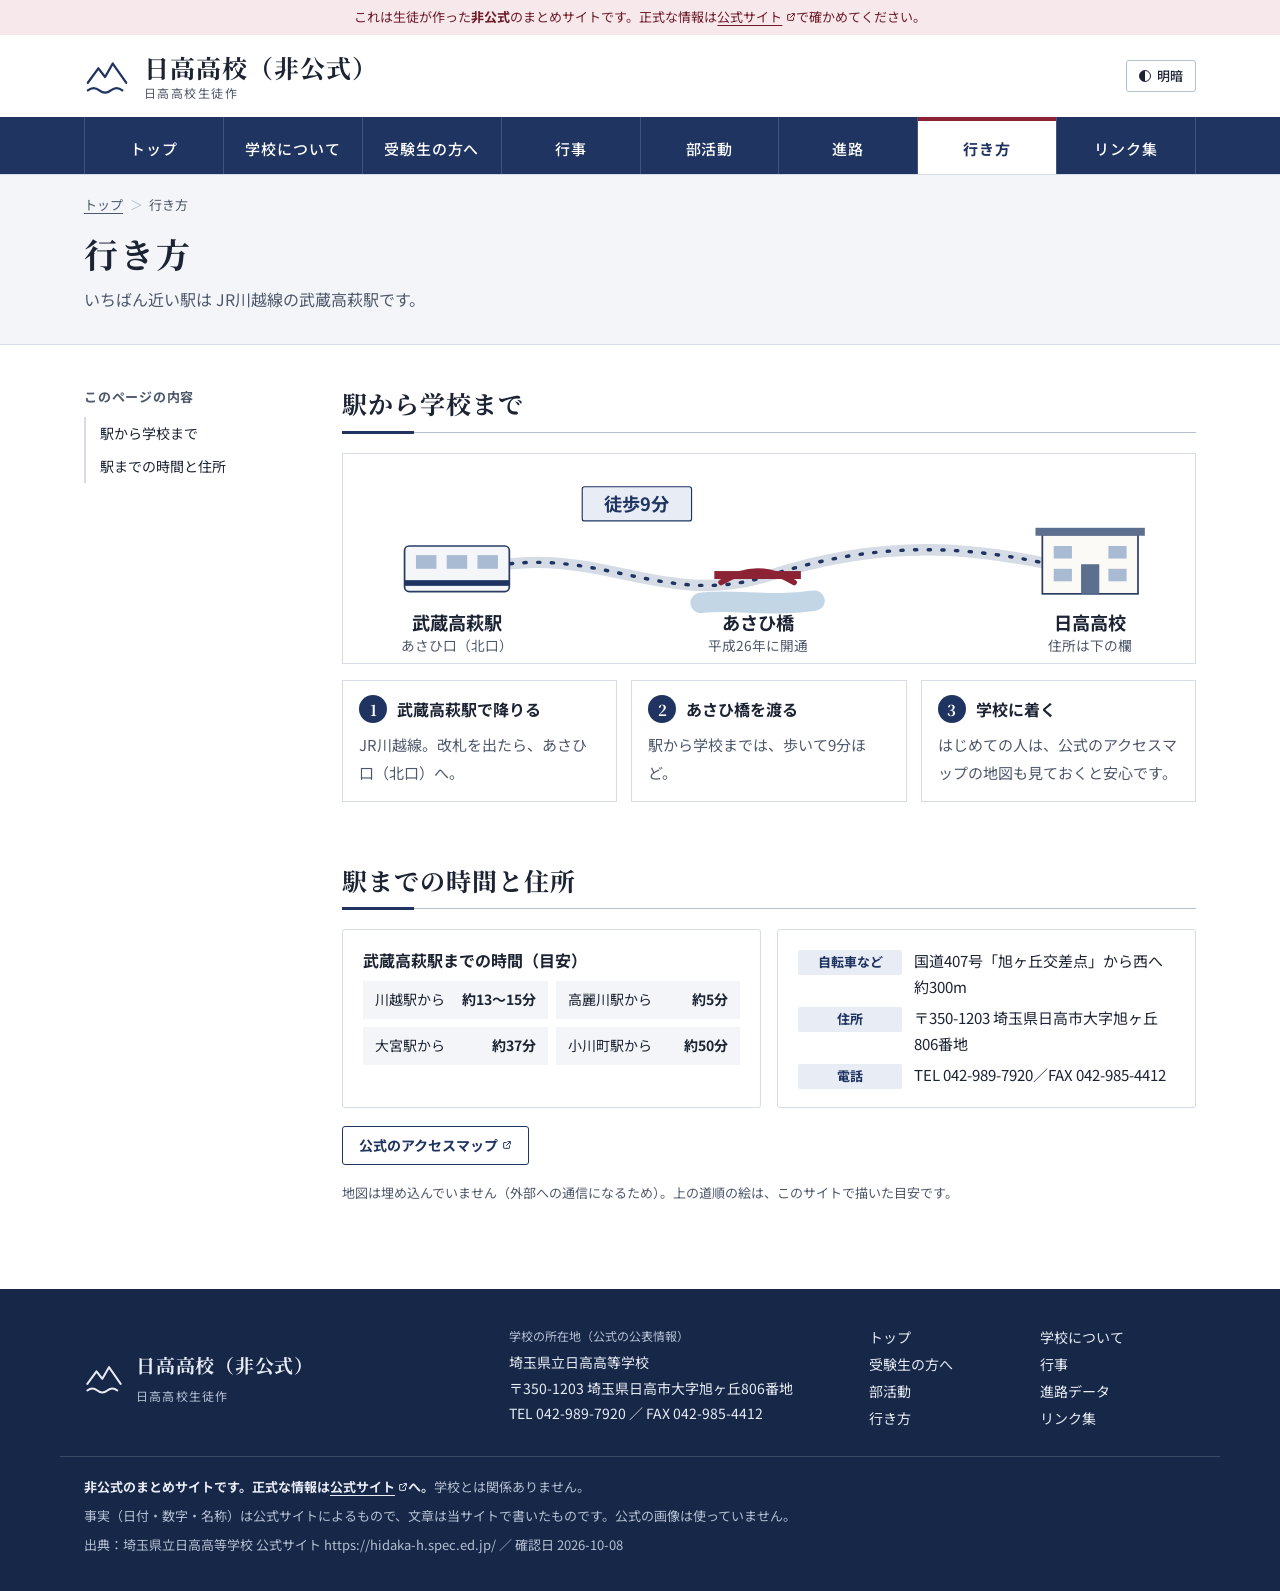
==== access/index.html @ 7aafa991 "ページを分けて学校らしいデザインに作り直し（8ページ）" ====
<!DOCTYPE html>
<html lang="ja">
<head>
<meta charset="utf-8">
<meta name="viewport" content="width=device-width, initial-scale=1">
<title>行き方｜日高高校（非公式）</title>
<meta name="description" content="日高高校への行き方。JR川越線の武蔵高萩駅あさひ口（北口）から、あさひ橋を渡って歩いて9分。川越・高麗川・大宮・小川町から武蔵高萩駅までの目安の時間も生徒がまとめた非公式ページです。">
<meta property="og:title" content="行き方｜日高高校（非公式）">
<meta property="og:description" content="武蔵高萩駅から日高高校までの行き方（生徒作の非公式まとめ）。">
<meta property="og:type" content="article">
<meta property="og:url" content="https://tadanohito001.github.io/hidaka-hikoushiki/access/">
<link rel="canonical" href="https://tadanohito001.github.io/hidaka-hikoushiki/access/">
<link rel="preconnect" href="https://fonts.googleapis.com">
<link rel="preconnect" href="https://fonts.gstatic.com" crossorigin>
<link rel="stylesheet" href="https://fonts.googleapis.com/css2?family=Noto+Sans+JP:wght@400;500;700&family=Noto+Serif+JP:wght@600;700&display=swap">
<link rel="stylesheet" href="../assets/style.css">
<script>try{var t=localStorage.getItem('hidaka-theme');if(t==='dark'||t==='light')document.documentElement.setAttribute('data-theme',t)}catch(e){}</script>
<script src="../assets/site.js" defer></script>
</head>
<body>
<a class="skip" href="#main">本文へ移動</a>
<div class="unofficial">これは生徒が作った<strong>非公式</strong>のまとめサイトです。正式な情報は<a href="https://hidaka-h.spec.ed.jp/" target="_blank" rel="noopener">公式サイト</a>で確かめてください。</div>

<header class="site-head">
  <div class="wrap head-in">
    <a class="brand" href="../">
      <svg class="mark" viewBox="0 0 48 48" aria-hidden="true" fill="none" stroke="currentColor" stroke-width="2.4" stroke-linecap="round" stroke-linejoin="round"><path d="M4 31 15 16l7 9 8-14 14 20"/><path d="M4 39c4-3.2 8-3.2 12 0s8 3.2 12 0 8-3.2 12 0"/></svg>
      <span class="brand-t"><span class="brand-name">日高高校（非公式）</span><span class="brand-by">日高高校生徒作</span></span>
    </a>
    <div class="head-tools">
      <button class="theme-btn" type="button" aria-label="表示の明るさを切り替える"><span class="dot" aria-hidden="true"></span><span class="lbl">明暗</span></button>
      <button class="menu-btn" type="button" aria-expanded="false" aria-controls="gnav"><span class="bars" aria-hidden="true"></span><span class="menu-label">メニュー</span></button>
    </div>
  </div>
  <nav class="gnav" id="gnav" aria-label="サイトのメニュー">
    <ul class="wrap">
      <li><a href="../">トップ</a></li>
      <li><a href="../about/">学校について</a></li>
      <li><a href="../exam/">受験生の方へ</a></li>
      <li><a href="../events/">行事</a></li>
      <li><a href="../clubs/">部活動</a></li>
      <li><a href="../career/">進路</a></li>
      <li><a href="../access/" aria-current="page">行き方</a></li>
      <li><a href="../links/">リンク集</a></li>
    </ul>
  </nav>
</header>

<main id="main">
<div class="page-head">
  <div class="wrap">
    <nav class="crumbs" aria-label="現在地"><ol><li><a href="../">トップ</a></li><li aria-current="page">行き方</li></ol></nav>
    <h1>行き方</h1>
    <p class="page-lead">いちばん近い駅は JR川越線の武蔵高萩駅です。</p>
  </div>
</div>

<div class="wrap layout">
  <aside class="toc" aria-label="このページの内容">
    <p class="toc-t">このページの内容</p>
    <ul>
      <li><a href="#route">駅から学校まで</a></li>
      <li><a href="#times">駅までの時間と住所</a></li>
    </ul>
  </aside>

  <div class="article">
    <section id="route">
      <h2>駅から学校まで</h2>
      <div class="route">
        <svg viewBox="0 0 720 170" role="img" aria-label="武蔵高萩駅のあさひ口を出て、あさひ橋を渡り、学校まで歩いて9分を表した道順の絵（このサイトで描いた絵。実際の地図ではありません）">
          <path d="M300 122c30-4 60 4 100-2" fill="none" stroke="var(--il-water)" stroke-width="18" stroke-linecap="round"/>
          <path d="M86 98c114-38 174 32 274 0s180-28 280-2" fill="none" stroke="var(--line)" stroke-width="10" stroke-linecap="round"/>
          <path d="M86 98c114-38 174 32 274 0s180-28 280-2" fill="none" stroke="var(--navy)" stroke-width="3" stroke-linecap="round" stroke-dasharray="2 10"/>
          <g stroke="var(--il-edge)" stroke-width="1.5">
            <rect x="40" y="72" width="92" height="40" rx="4" fill="var(--il-train)"/>
          </g>
          <rect x="40" y="102" width="92" height="5" fill="var(--il-stripe)"/>
          <g fill="var(--il-win)"><rect x="50" y="80" width="18" height="12"/><rect x="77" y="80" width="18" height="12"/><rect x="104" y="80" width="18" height="12"/></g>
          <path d="M318 104q32-20 64 0" fill="none" stroke="var(--il-bridge)" stroke-width="5" stroke-linecap="round"/>
          <rect x="312" y="94" width="76" height="7" fill="var(--il-bridge)"/>
          <g stroke="var(--il-edge)" stroke-width="1.5">
            <rect x="600" y="62" width="84" height="52" fill="var(--il-wall)"/>
          </g>
          <rect x="594" y="56" width="96" height="7" fill="var(--il-roof)"/>
          <g fill="var(--il-win)"><rect x="610" y="72" width="16" height="11"/><rect x="658" y="72" width="16" height="11"/><rect x="610" y="92" width="16" height="11"/><rect x="658" y="92" width="16" height="11"/></g>
          <rect x="634" y="88" width="16" height="26" fill="var(--il-roof)"/>
          <text x="86" y="146" text-anchor="middle" font-size="16">武蔵高萩駅</text>
          <text x="86" y="164" text-anchor="middle" font-size="12" class="sub-t">あさひ口（北口）</text>
          <text x="350" y="146" text-anchor="middle" font-size="16">あさひ橋</text>
          <text x="350" y="164" text-anchor="middle" font-size="12" class="sub-t">平成26年に開通</text>
          <text x="642" y="146" text-anchor="middle" font-size="16">日高高校</text>
          <text x="642" y="164" text-anchor="middle" font-size="12" class="sub-t">住所は下の欄</text>
          <rect x="196" y="20" width="96" height="30" rx="2" fill="var(--navy-soft)" stroke="var(--navy)" stroke-width="1"/>
          <text x="244" y="41" text-anchor="middle" font-size="16" style="fill:var(--navy)">徒歩9分</text>
        </svg>
      </div>
      <ol class="steps">
        <li><h3>武蔵高萩駅で降りる</h3><p>JR川越線。改札を出たら、あさひ口（北口）へ。</p></li>
        <li><h3>あさひ橋を渡る</h3><p>駅から学校までは、歩いて9分ほど。</p></li>
        <li><h3>学校に着く</h3><p>はじめての人は、公式のアクセスマップの地図も見ておくと安心です。</p></li>
      </ol>
    </section>

    <section id="times">
      <h2>駅までの時間と住所</h2>
      <div class="grid">
        <div class="card">
          <h3>武蔵高萩駅までの時間（目安）</h3>
          <ul class="times">
            <li><span>川越駅から</span><b>約13〜15分</b></li>
            <li><span>高麗川駅から</span><b>約5分</b></li>
            <li><span>大宮駅から</span><b>約37分</b></li>
            <li><span>小川町駅から</span><b>約50分</b></li>
          </ul>
        </div>
        <div class="card">
          <dl class="kv">
            <div><dt>自転車など</dt><dd>国道407号「旭ヶ丘交差点」から西へ約300m</dd></div>
            <div><dt>住所</dt><dd>〒350-1203 埼玉県日高市大字旭ヶ丘806番地</dd></div>
            <div><dt>電話</dt><dd>TEL 042-989-7920／FAX 042-985-4412</dd></div>
          </dl>
        </div>
      </div>
      <p><a class="btn" href="https://hidaka-h.spec.ed.jp/学校案内/アクセスマップ" target="_blank" rel="noopener">公式のアクセスマップ</a></p>
      <p class="src">地図は埋め込んでいません（外部への通信になるため）。上の道順の絵は、このサイトで描いた目安です。</p>
    </section>
  </div>
</div>
</main>

<footer class="site-foot">
  <div class="wrap foot-in">
    <div class="foot-brand">
      <svg class="mark" viewBox="0 0 48 48" aria-hidden="true" fill="none" stroke="currentColor" stroke-width="2.4" stroke-linecap="round" stroke-linejoin="round"><path d="M4 31 15 16l7 9 8-14 14 20"/><path d="M4 39c4-3.2 8-3.2 12 0s8 3.2 12 0 8-3.2 12 0"/></svg>
      <div><b>日高高校（非公式）</b><span>日高高校生徒作</span></div>
    </div>
    <div class="foot-addr">
      <p class="h">学校の所在地（公式の公表情報）</p>
      <p>埼玉県立日高高等学校</p>
      <p>〒350-1203 埼玉県日高市大字旭ヶ丘806番地</p>
      <p>TEL 042-989-7920 ／ FAX 042-985-4412</p>
    </div>
    <nav class="foot-nav" aria-label="フッターのメニュー">
      <ul>
        <li><a href="../">トップ</a></li>
        <li><a href="../about/">学校について</a></li>
        <li><a href="../exam/">受験生の方へ</a></li>
        <li><a href="../events/">行事</a></li>
        <li><a href="../clubs/">部活動</a></li>
        <li><a href="../career/">進路データ</a></li>
        <li><a href="../access/">行き方</a></li>
        <li><a href="../links/">リンク集</a></li>
      </ul>
    </nav>
  </div>
  <div class="wrap foot-note">
    <p><strong>非公式のまとめサイトです。正式な情報は<a href="https://hidaka-h.spec.ed.jp/" target="_blank" rel="noopener">公式サイト</a>へ。</strong>学校とは関係ありません。</p>
    <p>事実（日付・数字・名称）は公式サイトによるもので、文章は当サイトで書いたものです。公式の画像は使っていません。</p>
    <p>出典：埼玉県立日高高等学校 公式サイト https://hidaka-h.spec.ed.jp/ ／ 確認日 2026-10-08</p>
  </div>
</footer>
</body>
</html>
---- assets/style.css ----
@charset "utf-8";
/* 日高高校（非公式）共通の見た目。T-20261008-19 */

/* ===== 色と書体（トークン） ===== */
:root {
  --paper: #ffffff;
  --paper-2: #f3f5f8;
  --paper-3: #e8ecf2;
  --ink: #1c2333;
  --ink-soft: #4e586b;
  --line: #d6dce5;
  --line-strong: #b5bfcd;
  --navy: #1f3461;
  --navy-soft: #e7ecf5;
  --green: #2d5c4a;
  --green-soft: #e4efe9;
  --enji: #8c2335;
  --enji-soft: #f6e8eb;
  --on-accent: #ffffff;
  --nav-bg: #1f3461;
  --nav-ink: #ffffff;
  --nav-hover: #2b4478;
  --nav-line: rgba(255, 255, 255, .16);
  --foot-bg: #172747;
  --foot-ink: #e6ebf4;
  --foot-soft: #b4bfd3;
  --band-bg: #f6e8eb;
  --band-ink: #6e1a29;
  --bn-1: #1f3461;
  --bn-2: #2d5c4a;
  --bn-3: #8c2335;
  --bar-a: #2f4f8a;
  --bar-b: #b0485a;
  --bar-c: #2d5c4a;
  --il-sky: #e9eff6;
  --il-sky2: #f6f8fb;
  --il-mt2: #cfd9e6;
  --il-mt1: #b3c3d6;
  --il-hill: #a3c0ae;
  --il-hill2: #8bae99;
  --il-wall: #fbfaf6;
  --il-edge: #2a3c63;
  --il-win: #a9bbd3;
  --il-roof: #5d6f8f;
  --il-tree: #4f7c66;
  --il-tree2: #3e6855;
  --il-trunk: #7a6656;
  --il-water: #c3d6e6;
  --il-water2: #e8f0f7;
  --il-bridge: #8c2335;
  --il-train: #f4f6f9;
  --il-stripe: #1f3461;
  --il-ground: #c7dccd;
  --il-light: #ffffff;
  --serif: "Noto Serif JP", "Hiragino Mincho ProN", "Yu Mincho", "YuMincho", serif;
  --sans: "Noto Sans JP", "Hiragino Sans", "Yu Gothic UI", "Yu Gothic", Meiryo, sans-serif;
  --wrap: 1160px;
  --gut: 24px;
  color-scheme: light;
}
@media (prefers-color-scheme: dark) {
  :root:not([data-theme="light"]) {
    --paper: #131a29;
    --paper-2: #1a2335;
    --paper-3: #222c41;
    --ink: #e6eaf1;
    --ink-soft: #aab3c3;
    --line: #2e3a50;
    --line-strong: #43506a;
    --navy: #a3b8e4;
    --navy-soft: #1e2b48;
    --green: #8fc8ad;
    --green-soft: #1a2f28;
    --enji: #e8909e;
    --enji-soft: #3a1d25;
    --on-accent: #10151f;
    --nav-bg: #0e1526;
    --nav-ink: #e6eaf1;
    --nav-hover: #1c2843;
    --nav-line: rgba(255, 255, 255, .08);
    --foot-bg: #0c1220;
    --foot-ink: #dfe4ee;
    --foot-soft: #9aa5b9;
    --band-bg: #3a1d25;
    --band-ink: #f4c6ce;
    --bn-1: #26396a;
    --bn-2: #234a3c;
    --bn-3: #6e2433;
    --bar-a: #8aa6dc;
    --bar-b: #e08a98;
    --bar-c: #8fc8ad;
    --il-sky: #1a2540;
    --il-sky2: #223050;
    --il-mt2: #27344f;
    --il-mt1: #2e3d5c;
    --il-hill: #2a4a3e;
    --il-hill2: #233f35;
    --il-wall: #d5dae4;
    --il-edge: #0f172a;
    --il-win: #e6c977;
    --il-roof: #46536e;
    --il-tree: #2f5a49;
    --il-tree2: #264c3e;
    --il-trunk: #4e4338;
    --il-water: #2a3b5c;
    --il-water2: #3b4e72;
    --il-bridge: #c45a6b;
    --il-train: #cdd3de;
    --il-stripe: #2f4f8a;
    --il-ground: #20372d;
    --il-light: #f3e3a8;
    color-scheme: dark;
  }
}
:root[data-theme="dark"] {
  --paper: #131a29;
  --paper-2: #1a2335;
  --paper-3: #222c41;
  --ink: #e6eaf1;
  --ink-soft: #aab3c3;
  --line: #2e3a50;
  --line-strong: #43506a;
  --navy: #a3b8e4;
  --navy-soft: #1e2b48;
  --green: #8fc8ad;
  --green-soft: #1a2f28;
  --enji: #e8909e;
  --enji-soft: #3a1d25;
  --on-accent: #10151f;
  --nav-bg: #0e1526;
  --nav-ink: #e6eaf1;
  --nav-hover: #1c2843;
  --nav-line: rgba(255, 255, 255, .08);
  --foot-bg: #0c1220;
  --foot-ink: #dfe4ee;
  --foot-soft: #9aa5b9;
  --band-bg: #3a1d25;
  --band-ink: #f4c6ce;
  --bn-1: #26396a;
  --bn-2: #234a3c;
  --bn-3: #6e2433;
  --bar-a: #8aa6dc;
  --bar-b: #e08a98;
  --bar-c: #8fc8ad;
  --il-sky: #1a2540;
  --il-sky2: #223050;
  --il-mt2: #27344f;
  --il-mt1: #2e3d5c;
  --il-hill: #2a4a3e;
  --il-hill2: #233f35;
  --il-wall: #d5dae4;
  --il-edge: #0f172a;
  --il-win: #e6c977;
  --il-roof: #46536e;
  --il-tree: #2f5a49;
  --il-tree2: #264c3e;
  --il-trunk: #4e4338;
  --il-water: #2a3b5c;
  --il-water2: #3b4e72;
  --il-bridge: #c45a6b;
  --il-train: #cdd3de;
  --il-stripe: #2f4f8a;
  --il-ground: #20372d;
  --il-light: #f3e3a8;
  color-scheme: dark;
}

/* ===== 土台 ===== */
* { box-sizing: border-box; }
html { -webkit-text-size-adjust: 100%; scroll-behavior: smooth; }
body {
  margin: 0;
  background: var(--paper);
  color: var(--ink);
  font-family: var(--sans);
  font-size: 16px;
  font-weight: 400;
  line-height: 1.85;
  overflow-wrap: anywhere;
  overflow-x: hidden;
}
a { color: var(--navy); text-underline-offset: 3px; }
a:hover { text-decoration-thickness: 2px; }
:focus-visible { outline: 3px solid var(--enji); outline-offset: 2px; }
p { margin: 0 0 12px; }
img, svg { max-width: 100%; }
.wrap { max-width: var(--wrap); margin: 0 auto; padding: 0 var(--gut); }
.sr { position: absolute; width: 1px; height: 1px; overflow: hidden; clip: rect(0 0 0 0); white-space: nowrap; }
.skip { position: absolute; left: 8px; top: -60px; z-index: 100; background: var(--paper); color: var(--navy); padding: 8px 14px; border: 2px solid var(--navy); }
.skip:focus { top: 8px; }

/* 外のサイトへ行くリンクの印 */
a[target="_blank"]::after {
  content: "";
  display: inline-block;
  width: .78em;
  height: .78em;
  margin-left: .25em;
  vertical-align: -.04em;
  background: currentColor;
  -webkit-mask: url("data:image/svg+xml,%3Csvg xmlns='http://www.w3.org/2000/svg' viewBox='0 0 24 24' fill='none' stroke='%23000' stroke-width='2.4' stroke-linecap='round' stroke-linejoin='round'%3E%3Cpath d='M14 4h6v6M20 4l-9 9M18 14v5a1 1 0 0 1-1 1H5a1 1 0 0 1-1-1V7a1 1 0 0 1 1-1h5'/%3E%3C/svg%3E") center / contain no-repeat;
  mask: url("data:image/svg+xml,%3Csvg xmlns='http://www.w3.org/2000/svg' viewBox='0 0 24 24' fill='none' stroke='%23000' stroke-width='2.4' stroke-linecap='round' stroke-linejoin='round'%3E%3Cpath d='M14 4h6v6M20 4l-9 9M18 14v5a1 1 0 0 1-1 1H5a1 1 0 0 1-1-1V7a1 1 0 0 1 1-1h5'/%3E%3C/svg%3E") center / contain no-repeat;
}

/* ===== 非公式の帯 ===== */
.unofficial { background: var(--band-bg); color: var(--band-ink); font-size: 13px; line-height: 1.6; padding: 7px 16px; text-align: center; }
.unofficial strong { font-weight: 700; }
.unofficial a { color: inherit; }

/* ===== ヘッダー ===== */
.site-head { background: var(--paper); border-bottom: 1px solid var(--line); }
.head-in { display: flex; align-items: center; gap: 16px; padding-top: 16px; padding-bottom: 16px; }
.brand { display: flex; align-items: center; gap: 14px; color: var(--ink); text-decoration: none; min-width: 0; flex: 1; }
.brand .mark { width: 46px; height: 46px; flex: none; color: var(--navy); }
.brand-t { display: flex; flex-direction: column; line-height: 1.3; min-width: 0; }
.brand-name { font-family: var(--serif); font-weight: 700; font-size: 25px; letter-spacing: .04em; }
.brand-by { font-size: 12px; color: var(--ink-soft); letter-spacing: .12em; margin-top: 2px; }
.head-tools { display: flex; align-items: center; gap: 8px; flex: none; }
.theme-btn, .menu-btn {
  font: inherit; font-size: 13px; font-weight: 500; line-height: 1.4;
  display: inline-flex; align-items: center; gap: 6px;
  color: var(--ink); background: var(--paper); border: 1px solid var(--line-strong);
  border-radius: 3px; padding: 6px 12px; cursor: pointer;
}
.theme-btn:hover, .menu-btn:hover { background: var(--paper-2); }
.theme-btn .dot { width: 12px; height: 12px; border-radius: 50%; border: 1.5px solid currentColor; background: linear-gradient(90deg, currentColor 50%, transparent 50%); }
.menu-btn { display: none; }
.menu-btn .bars { position: relative; width: 18px; height: 2px; background: currentColor; }
.menu-btn .bars::before, .menu-btn .bars::after { content: ""; position: absolute; left: 0; width: 18px; height: 2px; background: currentColor; }
.menu-btn .bars::before { top: -6px; }
.menu-btn .bars::after { top: 6px; }
.menu-btn[aria-expanded="true"] .bars { background: transparent; }
.menu-btn[aria-expanded="true"] .bars::before { top: 0; transform: rotate(45deg); }
.menu-btn[aria-expanded="true"] .bars::after { top: 0; transform: rotate(-45deg); }

/* グローバルメニュー */
.gnav { background: var(--nav-bg); }
.gnav ul { list-style: none; margin: 0 auto; display: flex; }
.gnav li { flex: 1 1 0; min-width: 0; border-left: 1px solid var(--nav-line); }
.gnav li:last-child { border-right: 1px solid var(--nav-line); }
.gnav a {
  display: block; text-align: center; color: var(--nav-ink); text-decoration: none;
  font-size: 15px; font-weight: 500; letter-spacing: .06em; line-height: 1.4;
  padding: 17px 6px 15px; border-top: 4px solid transparent; white-space: nowrap;
}
.gnav a:hover { background: var(--nav-hover); }
.gnav a[aria-current="page"] { background: var(--paper); color: var(--navy); border-top-color: var(--enji); font-weight: 700; }
.gnav a:focus-visible { outline-offset: -4px; }

/* ===== ページの見出し帯 ===== */
.page-head { background: var(--paper-2); border-bottom: 1px solid var(--line); padding: 18px 0 30px; }
.crumbs ol { list-style: none; margin: 0; padding: 0; display: flex; flex-wrap: wrap; font-size: 13px; color: var(--ink-soft); }
.crumbs li + li::before { content: "＞"; margin: 0 .5em; color: var(--line-strong); }
.crumbs a { color: var(--ink-soft); }
.page-head h1 { font-family: var(--serif); font-weight: 700; font-size: 34px; line-height: 1.35; letter-spacing: .06em; margin: 14px 0 8px; }
.page-lead { margin: 0; color: var(--ink-soft); max-width: 44em; }

/* ===== 本文の枠（左に「このページの内容」） ===== */
.layout { display: grid; grid-template-columns: 210px minmax(0, 1fr); gap: 48px; padding-top: 40px; padding-bottom: 72px; align-items: start; }
.toc { position: sticky; top: 20px; font-size: 14px; }
.toc-t { font-weight: 700; color: var(--ink-soft); font-size: 13px; margin: 0 0 8px; letter-spacing: .06em; }
.toc ul { list-style: none; margin: 0; padding: 0; border-left: 2px solid var(--line); }
.toc li a { display: block; padding: 6px 0 6px 14px; margin-left: -2px; border-left: 2px solid transparent; color: var(--ink); text-decoration: none; line-height: 1.5; }
.toc li a:hover { border-left-color: var(--navy); color: var(--navy); }
.toc .toc-back { margin: 18px 0 0; font-size: 13px; }
.article { min-width: 0; max-width: 860px; }
.article > section + section { margin-top: 60px; }
section[id], [id] { scroll-margin-top: 16px; }

h2 {
  font-family: var(--serif); font-weight: 700; font-size: 25px; line-height: 1.45; letter-spacing: .04em;
  margin: 0 0 20px; padding: 0 0 10px; border-bottom: 1px solid var(--line-strong); position: relative;
}
h2::after { content: ""; position: absolute; left: 0; bottom: -2px; width: 72px; height: 3px; background: var(--navy); }
h3 { font-size: 16px; font-weight: 700; line-height: 1.55; margin: 0 0 8px; }
.sec-lead { color: var(--ink-soft); margin: -6px 0 18px; }

/* ===== 部品 ===== */
.card { background: var(--paper); border: 1px solid var(--line); border-radius: 3px; padding: 18px 20px; }
.card > :last-child { margin-bottom: 0; }
.card.say { border-left: 3px solid var(--green); }
.grid { display: grid; gap: 16px; grid-template-columns: repeat(auto-fit, minmax(min(100%, 300px), 1fr)); margin: 0 0 14px; }
.note { background: var(--paper-2); border-left: 4px solid var(--enji); padding: 12px 16px; font-size: 15px; margin: 0 0 14px; }
.src { font-size: 13px; color: var(--ink-soft); margin-top: 10px; }
.btn {
  display: inline-flex; align-items: center; background: var(--paper); color: var(--navy); border: 1px solid var(--navy);
  border-radius: 3px; padding: 8px 16px; font-weight: 700; font-size: 14px; line-height: 1.5; text-decoration: none; margin: 4px 8px 4px 0;
}
.btn:hover { background: var(--navy-soft); }
.tag { display: inline-block; font-size: 12px; font-weight: 700; line-height: 1.7; padding: 0 8px; border-radius: 2px; white-space: nowrap; vertical-align: 1px; }
.tag.now { background: var(--navy-soft); color: var(--navy); }
.tag.past { background: var(--paper-3); color: var(--ink-soft); }
.tag.done { background: transparent; color: var(--ink-soft); border: 1px solid var(--line-strong); line-height: 1.55; }
.tag.exam { background: var(--enji-soft); color: var(--enji); }
.chips { display: flex; flex-wrap: wrap; gap: 6px; margin: 0; padding: 0; list-style: none; }
.chips li { background: var(--paper-2); border: 1px solid var(--line); border-radius: 2px; padding: 1px 10px; font-size: 14px; }
.tablewrap { overflow-x: auto; margin: 0 0 12px; border: 1px solid var(--line); }
table { width: 100%; border-collapse: collapse; background: var(--paper); font-size: 15px; }
th, td { border-bottom: 1px solid var(--line); padding: 9px 14px; text-align: left; vertical-align: top; }
tr:last-child > * { border-bottom: 0; }
th { background: var(--paper-2); font-weight: 700; }
td.n, th.n { text-align: right; font-variant-numeric: tabular-nums; }

dl.kv { margin: 0; display: grid; gap: 6px; }
dl.kv > div { display: grid; grid-template-columns: 6.5em minmax(0, 1fr); gap: 12px; align-items: baseline; }
dl.kv dt { font-size: 13px; font-weight: 700; color: var(--navy); background: var(--navy-soft); padding: 0 8px; line-height: 1.9; text-align: center; border-radius: 2px; }
dl.kv dd { margin: 0; font-size: 15px; line-height: 1.7; }

/* 基本データ */
.facts-grid { display: grid; gap: 12px; grid-template-columns: repeat(4, minmax(0, 1fr)); margin: 0 0 14px; padding: 0; list-style: none; }
.facts-grid li { background: var(--paper-2); border-top: 3px solid var(--navy); padding: 12px 14px 10px; }
.facts-grid .k { display: block; font-size: 13px; color: var(--ink-soft); line-height: 1.5; }
.facts-grid .v { display: block; font-family: var(--serif); font-size: 26px; font-weight: 700; line-height: 1.35; color: var(--navy); font-variant-numeric: tabular-nums; }
.facts-grid .v small { font-family: var(--sans); font-size: 13px; font-weight: 500; margin-left: 2px; color: var(--ink-soft); }

/* 年表 */
.timeline { list-style: none; margin: 0 0 12px; padding: 0; border-top: 1px solid var(--line); }
.timeline li { display: grid; grid-template-columns: 6.5em minmax(0, 1fr); gap: 16px; padding: 9px 0; border-bottom: 1px solid var(--line); font-size: 15px; }
.timeline .y { font-family: var(--serif); font-weight: 700; color: var(--navy); }

/* 行事：月ごと */
.legend { display: flex; flex-wrap: wrap; gap: 8px 18px; font-size: 13px; color: var(--ink-soft); margin: 0 0 14px; }
.months { list-style: none; margin: 0 0 12px; padding: 0; border-top: 2px solid var(--navy); }
.months > li { display: grid; grid-template-columns: 76px minmax(0, 1fr); gap: 18px; padding: 14px 0; border-bottom: 1px solid var(--line); }
.mo { font-family: var(--serif); color: var(--navy); font-weight: 700; line-height: 1.1; text-align: center; padding-top: 2px; }
.mo b { font-size: 32px; }
.mo span { font-size: 14px; margin-left: 2px; }
.mo.none { font-family: var(--sans); font-size: 13px; color: var(--ink-soft); line-height: 1.5; font-weight: 500; }
.evs { display: grid; gap: 10px; }
.ev h3 { margin: 0 0 2px; display: flex; flex-wrap: wrap; align-items: center; gap: 4px 8px; }
.ev p { margin: 0; font-size: 15px; color: var(--ink-soft); }

/* 入試日程 */
.dates { list-style: none; margin: 0 0 14px; padding: 0; border: 1px solid var(--line); }
.dates li { display: grid; grid-template-columns: 160px minmax(0, 1fr); border-bottom: 1px solid var(--line); }
.dates li:last-child { border-bottom: 0; }
.dates .d { display: flex; flex-direction: column; justify-content: center; background: var(--navy-soft); color: var(--navy); padding: 10px 16px; font-family: var(--serif); font-weight: 700; line-height: 1.25; font-variant-numeric: tabular-nums; }
.dates .d b { font-size: 21px; white-space: nowrap; }
.dates .d small { font-family: var(--sans); font-size: 12px; font-weight: 500; }
.dates .t { padding: 10px 16px; line-height: 1.55; }
.dates .t b { display: block; font-size: 16px; }
.dates .t span { font-size: 14px; color: var(--ink-soft); }
.dates li.key .d { background: var(--enji); color: var(--on-accent); }
.dates li.key .t b { color: var(--enji); }

/* 学校説明会 */
.sessions { display: grid; gap: 14px; grid-template-columns: repeat(3, minmax(0, 1fr)); margin: 0 0 14px; padding: 0; list-style: none; }
.sessions li { border: 1px solid var(--line); border-top: 3px solid var(--navy); padding: 14px 16px; font-size: 14px; line-height: 1.7; }
.sessions .no { display: flex; justify-content: space-between; align-items: center; gap: 8px; font-weight: 700; color: var(--ink-soft); }
.sessions .big { display: block; font-family: var(--serif); font-size: 25px; font-weight: 700; color: var(--navy); line-height: 1.3; margin: 4px 0 10px; }
.sessions .big small { font-size: 15px; margin-left: 2px; }
.sessions dl.kv > div { grid-template-columns: minmax(0, 1fr); gap: 2px; }
.sessions dl.kv dt { justify-self: start; }
.sessions dl.kv dd { font-size: 14px; }

/* 進路のグラフ */
.chart { border: 1px solid var(--line); padding: 16px 20px; margin: 0 0 16px; }
.chart .legend { margin-bottom: 10px; }
.sw { display: inline-block; width: 12px; height: 12px; vertical-align: -1px; margin-right: 5px; }
.bars { list-style: none; margin: 0; padding: 0; }
.bars li { display: grid; grid-template-columns: 6.5em minmax(0, 1fr) 7.5em; gap: 10px; align-items: center; padding: 4px 0; font-size: 14px; }
.bars .lab { font-weight: 700; }
.bars .track { height: 16px; display: flex; gap: 2px; background: var(--paper-2); }
.bars .seg { height: 100%; min-width: 4px; }
.bars .a { background: var(--bar-a); }
.bars .b { background: var(--bar-b); }
.bars .c { background: var(--bar-c); }
.bars .val { font-variant-numeric: tabular-nums; color: var(--ink-soft); }
.bars .val b { color: var(--ink); font-size: 15px; margin-right: 4px; }
.bars.one li { grid-template-columns: 9em minmax(0, 1fr) 2.5em; }
.card h3.mt { margin-top: 16px; }

/* 行き方 */
.route { border: 1px solid var(--line); padding: 10px 16px 6px; margin: 0 0 16px; background: var(--paper); }
.route svg { display: block; width: 100%; height: auto; }
.route text { font-family: var(--sans); font-weight: 700; fill: var(--ink); }
.route .sub-t { fill: var(--ink-soft); font-weight: 400; }
.steps { list-style: none; margin: 0 0 16px; padding: 0; display: grid; gap: 14px; grid-template-columns: repeat(3, minmax(0, 1fr)); counter-reset: st; }
.steps li { border: 1px solid var(--line); padding: 14px 16px; counter-increment: st; font-size: 15px; }
.steps h3 { display: flex; align-items: center; gap: 10px; }
.steps h3::before { content: counter(st); width: 28px; height: 28px; border-radius: 50%; background: var(--navy); color: var(--on-accent); display: grid; place-items: center; font-family: var(--serif); font-size: 15px; flex: none; }
.steps p { margin: 0; color: var(--ink-soft); }
.times { list-style: none; margin: 0; padding: 0; display: grid; gap: 8px; grid-template-columns: repeat(2, minmax(0, 1fr)); }
.times li { background: var(--paper-2); padding: 6px 12px; font-size: 14px; display: flex; justify-content: space-between; gap: 8px; }
.times b { font-variant-numeric: tabular-nums; }

/* 部活動 */
.filter { display: flex; flex-wrap: wrap; gap: 10px 14px; align-items: center; background: var(--paper-2); border: 1px solid var(--line); padding: 12px 14px; margin: 0 0 8px; }
.seg-btns { display: flex; flex-wrap: wrap; gap: 6px; }
.seg-btns button { font: inherit; font-size: 14px; font-weight: 700; padding: 5px 14px; border-radius: 3px; border: 1px solid var(--line-strong); background: var(--paper); color: var(--ink); cursor: pointer; }
.seg-btns button[aria-pressed="true"] { background: var(--navy); border-color: var(--navy); color: var(--on-accent); }
.search { flex: 1; min-width: min(100%, 220px); display: flex; align-items: center; gap: 8px; border: 1px solid var(--line-strong); border-radius: 3px; padding: 4px 12px; background: var(--paper); }
.search::before {
  content: ""; width: 16px; height: 16px; flex: none; background: var(--ink-soft);
  -webkit-mask: url("data:image/svg+xml,%3Csvg xmlns='http://www.w3.org/2000/svg' viewBox='0 0 24 24' fill='none' stroke='%23000' stroke-width='2.4' stroke-linecap='round'%3E%3Ccircle cx='11' cy='11' r='6.5'/%3E%3Cpath d='M16 16l4.5 4.5'/%3E%3C/svg%3E") center / contain no-repeat;
  mask: url("data:image/svg+xml,%3Csvg xmlns='http://www.w3.org/2000/svg' viewBox='0 0 24 24' fill='none' stroke='%23000' stroke-width='2.4' stroke-linecap='round'%3E%3Ccircle cx='11' cy='11' r='6.5'/%3E%3Cpath d='M16 16l4.5 4.5'/%3E%3C/svg%3E") center / contain no-repeat;
}
.search input { flex: 1; min-width: 0; border: 0; background: transparent; color: var(--ink); font: inherit; font-size: 15px; padding: 3px 0; }
.search input::placeholder { color: var(--ink-soft); }
.search input:focus { outline: none; }
.search:focus-within { outline: 3px solid var(--enji); outline-offset: 2px; }
.count { font-size: 13px; color: var(--ink-soft); margin: 0 0 18px; }
.empty { border: 1px dashed var(--line-strong); padding: 16px; color: var(--ink-soft); }
.club-group + .club-group { margin-top: 40px; }
.clubs { grid-template-columns: repeat(auto-fill, minmax(min(100%, 300px), 1fr)); }
.club { display: flex; flex-direction: column; font-size: 15px; line-height: 1.7; border-top: 3px solid var(--k); }
.club[data-cat="sports"] { --k: var(--green); --k-soft: var(--green-soft); }
.club[data-cat="culture"] { --k: var(--enji); --k-soft: var(--enji-soft); }
.club[data-cat="other"] { --k: var(--navy); --k-soft: var(--navy-soft); }
.club h3 { display: flex; align-items: center; gap: 10px; font-family: var(--serif); font-size: 18px; margin-bottom: 10px; }
.club h3 .tag { margin-left: auto; background: var(--k-soft); color: var(--k); font-family: var(--sans); }
.club dl.kv { gap: 8px; }
.club dl.kv > div { grid-template-columns: minmax(0, 1fr); gap: 2px; }
.club dl.kv dt { justify-self: start; padding: 0 10px; background: var(--k-soft); color: var(--k); }
.club .desc { margin: 0 0 12px; }
.club .none { color: var(--ink-soft); font-size: 14px; margin: 0; }
.club .more { margin: auto 0 0; padding-top: 12px; font-size: 14px; }
.club .more a { font-weight: 700; color: var(--k); }
.club[hidden], .club-group[hidden] { display: none; }

/* リンク集 */
.links { display: grid; gap: 8px; grid-template-columns: repeat(auto-fill, minmax(min(100%, 250px), 1fr)); margin: 0 0 12px; padding: 0; list-style: none; }
.links a { display: block; height: 100%; border: 1px solid var(--line); border-left: 3px solid var(--navy); padding: 10px 14px; color: var(--ink); text-decoration: none; font-weight: 700; line-height: 1.5; }
.links a:hover { background: var(--paper-2); }
.links a small { display: block; font-weight: 400; font-size: 12px; color: var(--ink-soft); }
.links a::after { color: var(--ink-soft); }

/* ===== トップ ===== */
.hero { position: relative; background: var(--il-sky); border-bottom: 1px solid var(--line); overflow: hidden; }
.hero-art { display: block; width: 100%; height: auto; max-height: 520px; }
.hero-text { position: absolute; left: 0; right: 0; top: 0; }
.hero-text .wrap { padding-top: 46px; }
.hero-title { font-family: var(--serif); font-weight: 700; color: var(--navy); font-size: clamp(30px, 4.2vw, 52px); line-height: 1.3; letter-spacing: .06em; margin: 0; }
.hero-title small { display: block; font-size: .36em; letter-spacing: .2em; color: var(--ink-soft); margin-top: 8px; font-weight: 600; }
.hero-lead { margin: 14px 0 0; max-width: 32em; color: var(--ink); font-size: 16px; }
.motto { position: absolute; top: 34px; right: max(24px, calc((100% - var(--wrap)) / 2 + 24px)); margin: 0; writing-mode: vertical-rl; font-family: var(--serif); color: var(--navy); display: flex; flex-direction: column; gap: 10px; align-items: flex-start; list-style: none; padding: 0; }
.motto .lbl { font-family: var(--sans); font-size: 13px; color: var(--ink-soft); letter-spacing: .2em; }
.motto .w { font-size: 30px; font-weight: 700; letter-spacing: .3em; border-left: 1px solid var(--line-strong); padding-left: 8px; }

.home { padding-top: 44px; padding-bottom: 72px; }
.home > section + section { margin-top: 56px; }
.top-row { display: grid; grid-template-columns: minmax(0, 1.7fr) minmax(0, 1fr); gap: 40px; align-items: start; }
.news { list-style: none; margin: 0; padding: 0; border-top: 1px solid var(--line); }
.news li { display: grid; grid-template-columns: 9.5em 5.5em minmax(0, 1fr); gap: 12px; align-items: baseline; padding: 12px 4px; border-bottom: 1px dotted var(--line-strong); }
.news time { font-family: var(--serif); font-weight: 700; color: var(--navy); font-variant-numeric: tabular-nums; white-space: nowrap; font-size: 15px; }
.news .tag { justify-self: start; }
.news a { color: var(--ink); }
.news .more-line { font-size: 14px; margin-top: 12px; text-align: right; }
.basics { background: var(--paper-2); border-top: 3px solid var(--green); padding: 18px 20px; }
.basics h2 { font-size: 20px; }
.basics dl.kv > div { grid-template-columns: 5em minmax(0, 1fr); }

.entries { display: grid; grid-template-columns: repeat(3, minmax(0, 1fr)); gap: 14px; margin: 0; padding: 0; list-style: none; }
.entries a { display: flex; flex-direction: column; gap: 4px; height: 100%; padding: 20px 22px; color: #ffffff; text-decoration: none; background: var(--bn-1); }
.entries li:nth-child(2) a { background: var(--bn-2); }
.entries li:nth-child(3) a { background: var(--bn-3); }
.entries b { font-family: var(--serif); font-size: 21px; letter-spacing: .06em; font-weight: 700; }
.entries span { font-size: 14px; opacity: .92; }
.entries a:hover b { text-decoration: underline; text-underline-offset: 5px; }
.entries a:focus-visible { outline-color: var(--ink); }

.pages { display: grid; grid-template-columns: repeat(4, minmax(0, 1fr)); gap: 14px; margin: 0; padding: 0; list-style: none; }
.pages a { display: block; height: 100%; border: 1px solid var(--line); border-top: 3px solid var(--navy); padding: 14px 16px; color: var(--ink); text-decoration: none; }
.pages a:hover { background: var(--paper-2); }
.pages b { display: block; font-family: var(--serif); color: var(--navy); font-size: 18px; font-weight: 700; line-height: 1.45; }
.pages span { display: block; font-size: 14px; color: var(--ink-soft); margin-top: 4px; line-height: 1.6; }

/* ===== フッター ===== */
.site-foot { background: var(--foot-bg); color: var(--foot-ink); font-size: 14px; line-height: 1.8; }
.site-foot a { color: var(--foot-ink); }
.foot-in { display: grid; grid-template-columns: minmax(0, 1.2fr) minmax(0, 1fr) minmax(0, 1fr); gap: 32px; padding-top: 36px; padding-bottom: 24px; }
.foot-brand { display: flex; gap: 12px; align-items: center; }
.foot-brand .mark { width: 40px; height: 40px; flex: none; color: var(--foot-ink); }
.foot-brand b { display: block; font-family: var(--serif); font-size: 19px; letter-spacing: .04em; }
.foot-brand span { font-size: 12px; color: var(--foot-soft); letter-spacing: .1em; }
.foot-addr p { margin: 0; }
.foot-addr .h { color: var(--foot-soft); font-size: 12px; margin-bottom: 4px; }
.foot-nav ul { list-style: none; margin: 0; padding: 0; display: grid; grid-template-columns: repeat(2, minmax(0, 1fr)); gap: 2px 16px; }
.foot-nav a { text-decoration: none; }
.foot-nav a:hover { text-decoration: underline; }
.foot-note { border-top: 1px solid rgba(255, 255, 255, .16); padding-top: 18px; padding-bottom: 28px; color: var(--foot-soft); font-size: 13px; }
.foot-note p { margin: 0 0 6px; }
.foot-note strong { color: var(--foot-ink); font-weight: 700; }

/* ===== 中くらいの幅 ===== */
@media (max-width: 1100px) {
  .pages { grid-template-columns: repeat(3, minmax(0, 1fr)); }
  .gnav a { font-size: 14px; letter-spacing: .02em; }
}
@media (max-width: 1000px) {
  .facts-grid { grid-template-columns: repeat(2, minmax(0, 1fr)); }
  .top-row { grid-template-columns: minmax(0, 1fr); }
}

/* ===== スマホ・タブレット ===== */
@media (max-width: 900px) {
  :root { --gut: 16px; }
  .head-in { padding-top: 12px; padding-bottom: 12px; gap: 10px; }
  .brand { gap: 10px; }
  .brand .mark { width: 38px; height: 38px; }
  .brand-name { font-size: 20px; }
  .brand-by { font-size: 11px; }
  .menu-btn { display: inline-flex; }
  .gnav { display: none; }
  .gnav.open { display: block; }
  .gnav ul { display: block; padding: 0; }
  .gnav li { border: 0; border-bottom: 1px solid var(--nav-line); }
  .gnav li:last-child { border-right: 0; }
  .gnav a { text-align: left; padding: 13px 16px; border-top: 0; border-left: 4px solid transparent; font-size: 16px; }
  .gnav a[aria-current="page"] { border-left-color: var(--enji); }
  .layout { display: block; padding-top: 24px; padding-bottom: 56px; }
  .toc { position: static; background: var(--paper-2); border: 1px solid var(--line); padding: 12px 14px; margin: 0 0 32px; }
  .toc ul { border-left: 0; display: flex; flex-wrap: wrap; gap: 6px; }
  .toc li a { border: 1px solid var(--line-strong); background: var(--paper); padding: 3px 10px; margin: 0; font-size: 14px; }
  .toc .toc-back { margin-top: 10px; }
  .page-head { padding: 12px 0 22px; }
  .page-head h1 { font-size: 27px; margin-top: 10px; }
  .article > section + section { margin-top: 48px; }
  .sessions, .steps { grid-template-columns: minmax(0, 1fr); }
  .entries { grid-template-columns: minmax(0, 1fr); gap: 10px; }
  .pages { grid-template-columns: repeat(2, minmax(0, 1fr)); }
  .foot-in { grid-template-columns: minmax(0, 1fr); gap: 20px; }

  .hero { display: flex; flex-direction: column; }
  .hero-text { position: static; order: 1; }
  .hero-text .wrap { padding-top: 24px; }
  .motto { position: static; order: 2; writing-mode: horizontal-tb; flex-direction: row; flex-wrap: wrap; align-items: baseline; gap: 6px 12px; padding: 10px var(--gut) 4px; }
  .motto .w { font-size: 20px; border-left: 0; padding-left: 0; letter-spacing: .2em; }
  .hero-art { order: 3; }
}
@media (max-width: 600px) {
  h2 { font-size: 21px; }
  .home { padding-top: 32px; }
  .pages { grid-template-columns: minmax(0, 1fr); }
  .facts-grid { gap: 10px; }
  .facts-grid .v { font-size: 21px; }
  .timeline li { grid-template-columns: 5.5em minmax(0, 1fr); gap: 10px; font-size: 14px; }
  .months > li { grid-template-columns: 52px minmax(0, 1fr); gap: 10px; }
  .mo b { font-size: 26px; }
  .dates li { grid-template-columns: 108px minmax(0, 1fr); }
  .dates .d { padding: 8px 10px; }
  .dates .d b { font-size: 16px; }
  .dates .t { padding: 8px 12px; }
  .bars li { grid-template-columns: 4.6em minmax(0, 1fr); gap: 4px 8px; }
  .bars .val { grid-column: 2; font-size: 13px; }
  .bars.one li { grid-template-columns: 7.5em minmax(0, 1fr) 2em; }
  .bars.one .val { grid-column: auto; }
  dl.kv > div, .basics dl.kv > div { grid-template-columns: minmax(0, 1fr); gap: 2px; }
  dl.kv dt { justify-self: start; }
  .times { grid-template-columns: minmax(0, 1fr); }
  th, td { padding: 8px 10px; }
  .news li { grid-template-columns: auto minmax(0, 1fr); gap: 2px 10px; padding: 10px 2px; }
  .news li > span:last-child { grid-column: 1 / -1; }
  .card { padding: 16px; }
  .theme-btn .lbl { display: none; }
  .brand-name { font-size: 17px; letter-spacing: .02em; white-space: nowrap; }
  .brand .mark { width: 32px; height: 32px; }
  .theme-btn, .menu-btn { padding: 7px 10px; }
}
@media (prefers-reduced-motion: reduce) {
  html { scroll-behavior: auto; }
}
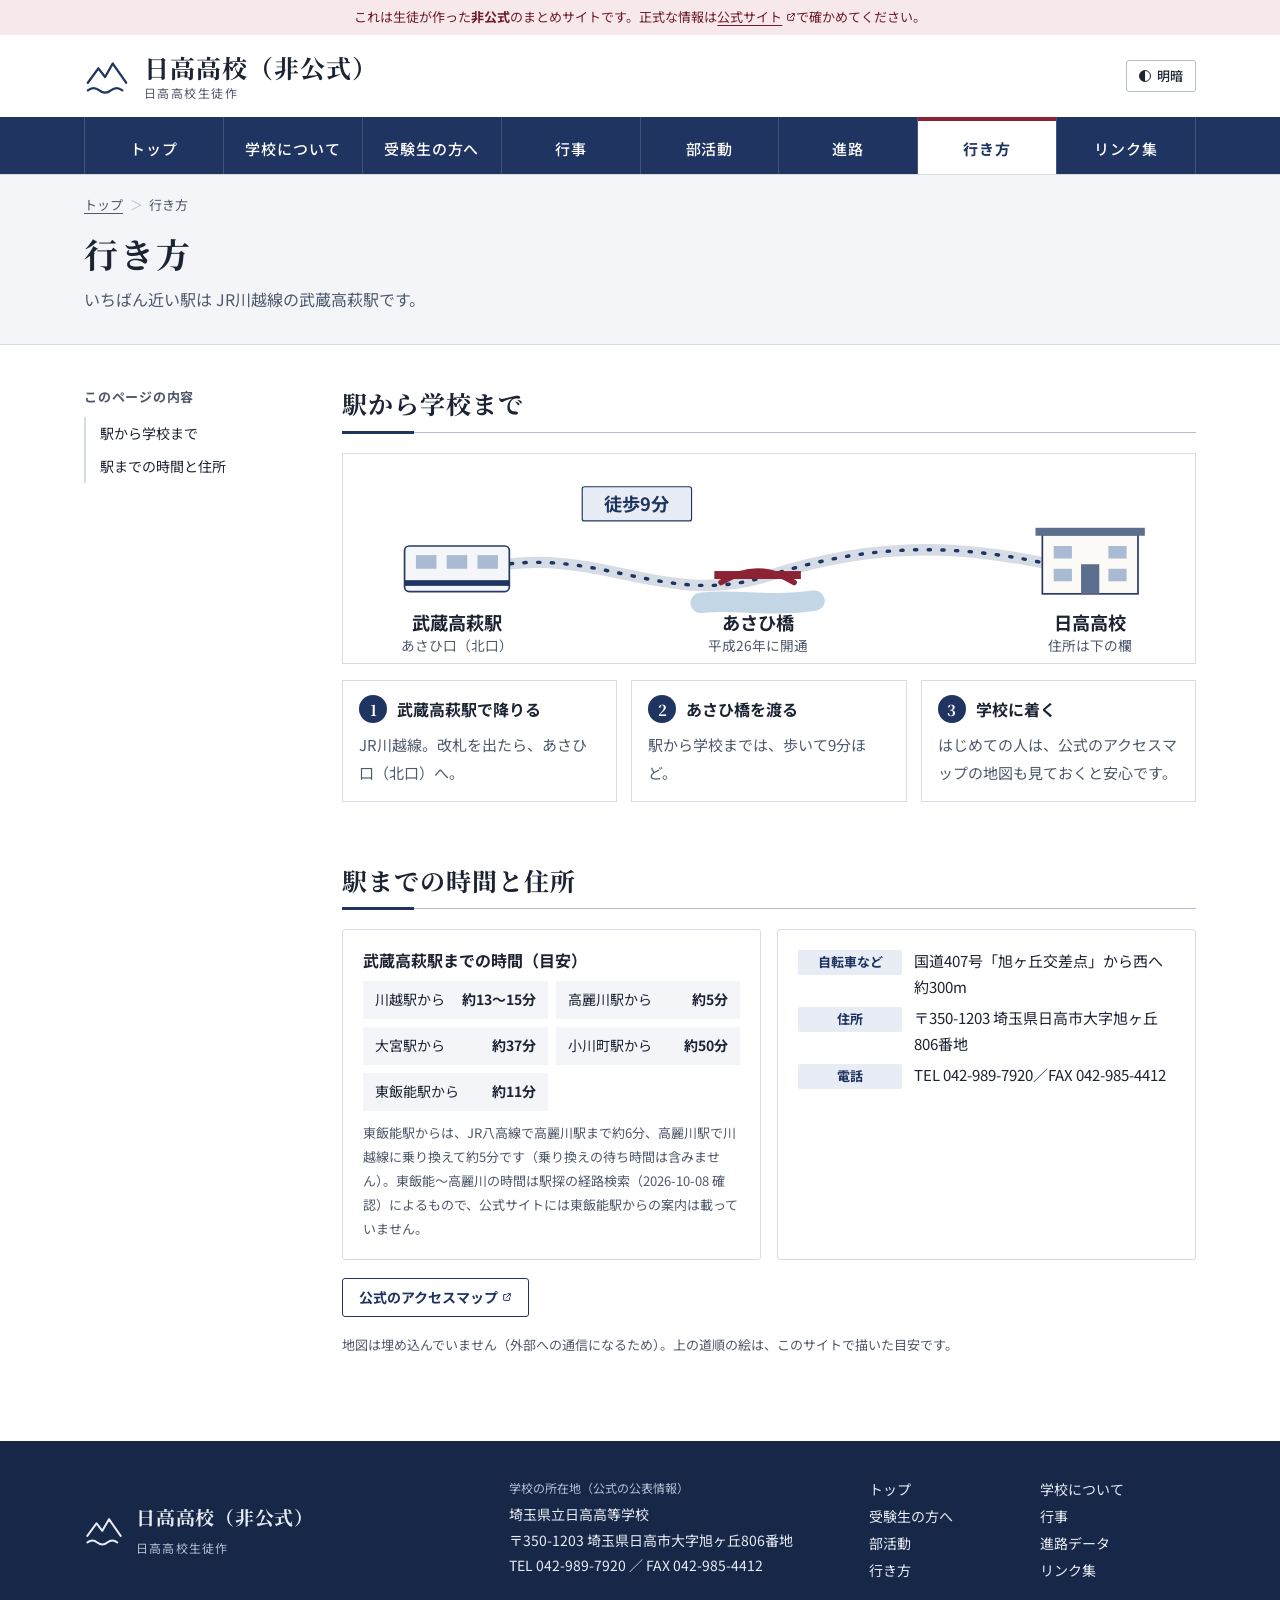
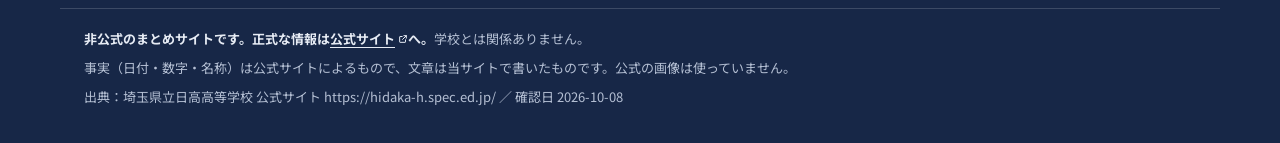
==== commit baace586: "行き方に東飯能駅からの時間を追加" ====
--- a/access/index.html
+++ b/access/index.html
@@ -4,7 +4,7 @@
 <meta charset="utf-8">
 <meta name="viewport" content="width=device-width, initial-scale=1">
 <title>行き方｜日高高校（非公式）</title>
-<meta name="description" content="日高高校への行き方。JR川越線の武蔵高萩駅あさひ口（北口）から、あさひ橋を渡って歩いて9分。川越・高麗川・大宮・小川町から武蔵高萩駅までの目安の時間も生徒がまとめた非公式ページです。">
+<meta name="description" content="日高高校への行き方。JR川越線の武蔵高萩駅あさひ口（北口）から、あさひ橋を渡って歩いて9分。川越・高麗川・大宮・小川町・東飯能から武蔵高萩駅までの目安の時間も生徒がまとめた非公式ページです。">
 <meta property="og:title" content="行き方｜日高高校（非公式）">
 <meta property="og:description" content="武蔵高萩駅から日高高校までの行き方（生徒作の非公式まとめ）。">
 <meta property="og:type" content="article">
@@ -112,7 +112,9 @@
             <li><span>高麗川駅から</span><b>約5分</b></li>
             <li><span>大宮駅から</span><b>約37分</b></li>
             <li><span>小川町駅から</span><b>約50分</b></li>
+            <li><span>東飯能駅から</span><b>約11分</b></li>
           </ul>
+          <p class="src">東飯能駅からは、JR八高線で高麗川駅まで約6分、高麗川駅で川越線に乗り換えて約5分です（乗り換えの待ち時間は含みません）。東飯能〜高麗川の時間は駅探の経路検索（2026-10-08 確認）によるもので、公式サイトには東飯能駅からの案内は載っていません。</p>
         </div>
         <div class="card">
           <dl class="kv">
